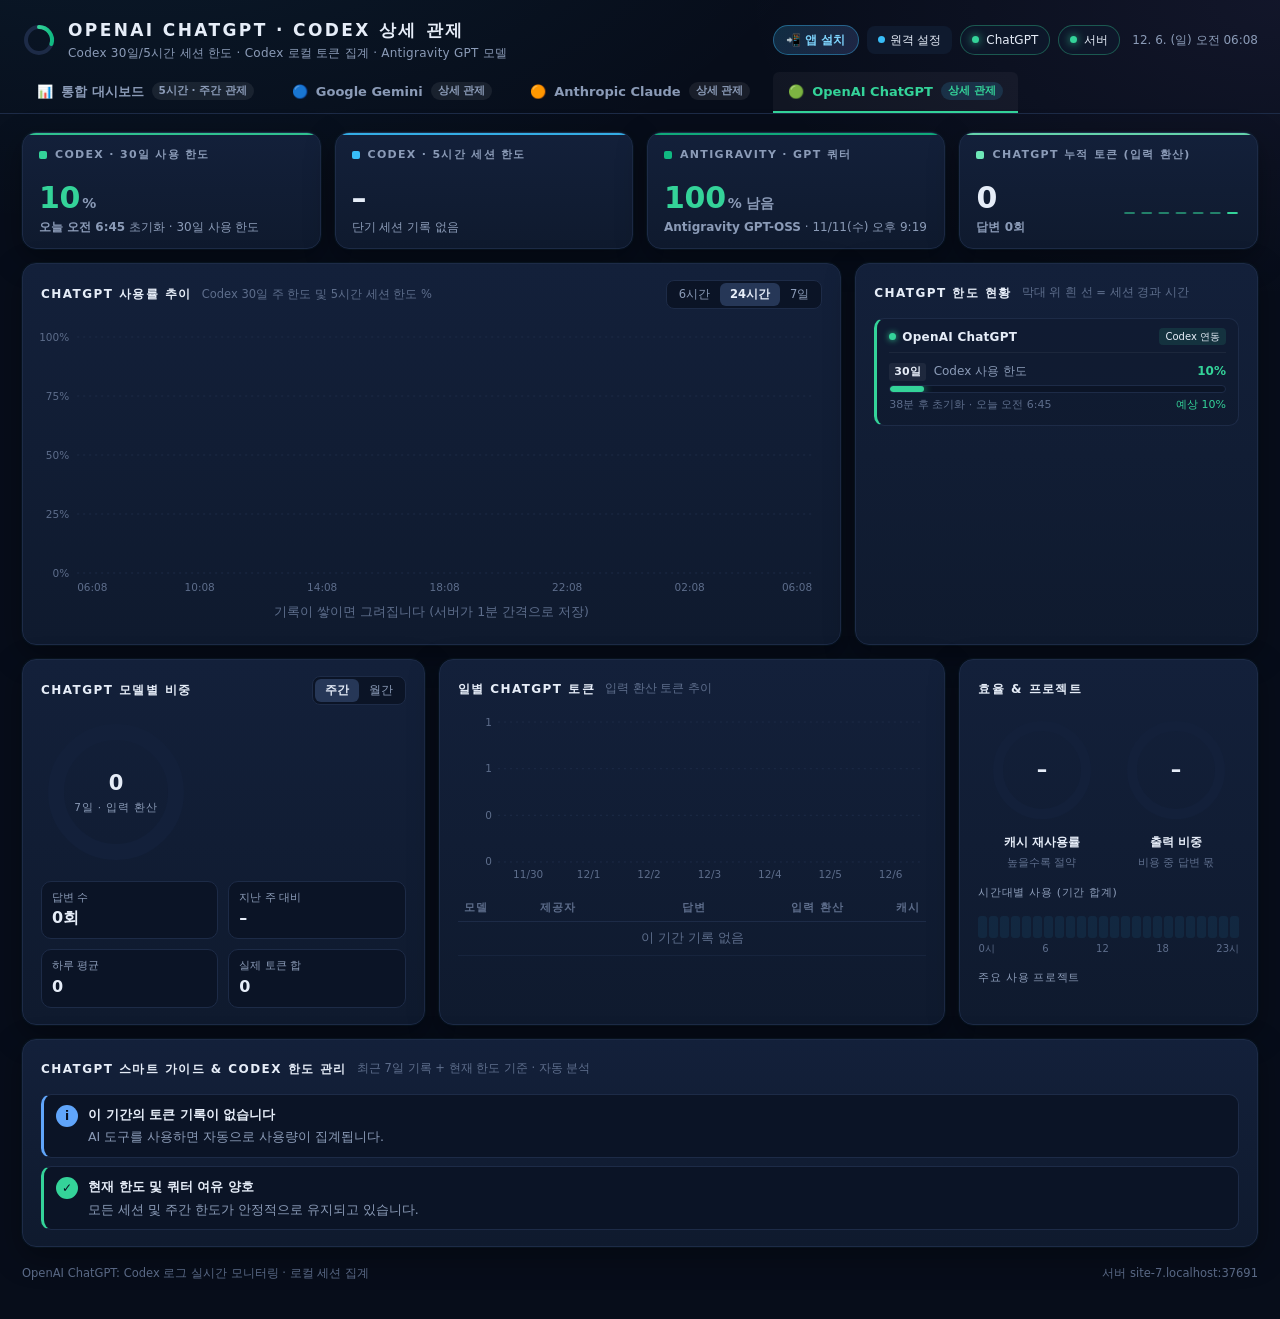
==== chatgpt.html @ fe7e3190 "feat: AI_TokenWatch PWA 지원, SQLite 영구 DB 및 알뜰 토큰 사용 지수 구축" ====
<!DOCTYPE html>
<html lang="ko">
<head>
  <meta charset="UTF-8">
  <meta name="viewport" content="width=device-width, initial-scale=1, viewport-fit=cover">
  <title>OpenAI ChatGPT 상세 관제 - AI 토큰 관제</title>
  <link rel="manifest" href="manifest.webmanifest">
  <meta name="theme-color" content="#0b1329">
  <meta name="apple-mobile-web-app-capable" content="yes">
  <meta name="apple-mobile-web-app-status-bar-style" content="black-translucent">
  <meta name="apple-mobile-web-app-title" content="토큰관제">
  <link rel="apple-touch-icon" href="icons/apple-touch-icon.png">
  <link rel="icon" type="image/svg+xml" href="icons/icon.svg">
  <link rel="stylesheet" href="dashboard.css">
</head>
<body data-page="chatgpt">
  <header class="top">
    <div class="brand">
      <svg class="logo" viewBox="0 0 34 34" aria-hidden="true">
        <defs><linearGradient id="lg" x1="0" x2="1"><stop offset="0" stop-color="#34d399"/><stop offset="1" stop-color="#10b981"/></linearGradient></defs>
        <circle cx="17" cy="17" r="13" fill="none" stroke="#1d2b47" stroke-width="4"/>
        <path d="M17 4a13 13 0 0 1 12.4 17" fill="none" stroke="url(#lg)" stroke-width="4" stroke-linecap="round"/>
      </svg>
      <div>
        <h1>OpenAI ChatGPT · Codex 상세 관제</h1>
        <p>Codex 30일/5시간 세션 한도 · Codex 로컬 토큰 집계 · Antigravity GPT 모델</p>
      </div>
    </div>
    <div class="chips">
      <button type="button" class="btn-pwa" id="pwaInstallBtn" hidden title="PWA 앱 설치">📲 앱 설치</button>
      <button type="button" class="btn-remote" id="remoteBtn" title="원격 동기화 설정"><span class="remote-status-dot" id="remoteDot"></span><span>원격 설정</span></button>
      <span class="chip" id="chipGpt" data-kind="wait"><span class="dot"></span><span>ChatGPT</span></span>
      <span class="chip" id="chipServer" data-kind="wait"><span class="dot"></span><span>서버</span></span>
      <span class="clock" id="clock"></span>
    </div>
  </header>

  <nav class="nav-bar">
    <a href="index.html" class="nav-tab" style="--tab-c: var(--violet)"><span class="tab-icon">📊</span><span class="tab-title">통합 대시보드</span><span class="tab-badge">5시간 · 주간 관제</span></a>
    <a href="gemini.html" class="nav-tab" style="--tab-c: var(--gem)"><span class="tab-icon">🔵</span><span class="tab-title">Google Gemini</span><span class="tab-badge">상세 관제</span></a>
    <a href="claude.html" class="nav-tab" style="--tab-c: var(--claude)"><span class="tab-icon">🟠</span><span class="tab-title">Anthropic Claude</span><span class="tab-badge">상세 관제</span></a>
    <a href="chatgpt.html" class="nav-tab active" style="--tab-c: var(--gpt)"><span class="tab-icon">🟢</span><span class="tab-title">OpenAI ChatGPT</span><span class="tab-badge">상세 관제</span></a>
  </nav>

  <main>
    <!-- 1행: ChatGPT 전용 KPI 4개 -->
    <section class="card kpi span-3" id="kpi1" style="--accent: var(--gpt)">
      <div class="kpi-label"><i></i>Codex · 30일 사용 한도</div>
      <div class="kpi-row"><div class="kpi-value">–</div><svg class="kpi-spark" aria-hidden="true"></svg></div>
      <div class="kpi-sub">–</div>
    </section>
    <section class="card kpi span-3" id="kpi2" style="--accent: var(--gpt2)">
      <div class="kpi-label"><i></i>Codex · 5시간 세션 한도</div>
      <div class="kpi-row"><div class="kpi-value">–</div><svg class="kpi-spark" aria-hidden="true"></svg></div>
      <div class="kpi-sub">–</div>
    </section>
    <section class="card kpi span-3" id="kpi3" style="--accent: #10b981">
      <div class="kpi-label"><i></i>Antigravity · GPT 쿼터</div>
      <div class="kpi-row"><div class="kpi-value">–</div><svg class="kpi-spark" aria-hidden="true"></svg></div>
      <div class="kpi-sub">–</div>
    </section>
    <section class="card kpi span-3" id="kpi4" style="--accent: #6ee7b7">
      <div class="kpi-label"><i></i>ChatGPT 누적 토큰 (입력 환산)</div>
      <div class="kpi-row"><div class="kpi-value">–</div><svg class="kpi-spark" aria-hidden="true"></svg></div>
      <div class="kpi-sub">–</div>
    </section>

    <!-- 2행: ChatGPT 추이 + 한도 현황 -->
    <section class="card span-8">
      <div class="card-head">
        <h2>ChatGPT 사용률 추이</h2>
        <span class="hint">Codex 30일 주 한도 및 5시간 세션 한도 %</span>
        <div class="right">
          <div class="seg" id="rangeSeg">
            <button type="button" data-range="21600000">6시간</button>
            <button type="button" data-range="86400000">24시간</button>
            <button type="button" data-range="604800000">7일</button>
          </div>
        </div>
      </div>
      <div class="legend" id="trendLegend"></div>
      <div class="chart trend" id="trend"><div class="tip" id="trendTip" hidden></div></div>
      <p class="empty" id="trendEmpty" hidden>기록이 쌓이면 그려집니다 (서버가 1분 간격으로 저장)</p>
    </section>

    <section class="card span-4" id="limitsCard">
      <div class="card-head">
        <h2>ChatGPT 한도 현황</h2>
        <span class="hint">막대 위 흰 선 = 세션 경과 시간</span>
      </div>
      <div class="company-modules" id="companyModules"></div>
    </section>

    <!-- 3행: ChatGPT 토큰 분석 -->
    <section class="card span-4">
      <div class="card-head">
        <h2>ChatGPT 모델별 비중</h2>
        <div class="right">
          <div class="seg" id="periodSeg">
            <button type="button" data-period="7">주간</button>
            <button type="button" data-period="30">월간</button>
          </div>
        </div>
      </div>
      <div class="donut-wrap">
        <div class="donut" id="donut"></div>
        <ul class="donut-legend" id="donutLegend"></ul>
      </div>
      <div class="stats" id="stats"></div>
    </section>

    <section class="card span-5">
      <div class="card-head"><h2>일별 ChatGPT 토큰</h2><span class="hint" id="barsHint">입력 환산 토큰 추이</span></div>
      <div class="chart bars" id="bars"><div class="tip" id="barsTip" hidden></div></div>
      <table class="tbl">
        <thead><tr><th>모델</th><th>제공자</th><th class="num">답변</th><th class="num">입력 환산</th><th class="num">캐시</th></tr></thead>
        <tbody id="modelRows"></tbody>
      </table>
    </section>

    <section class="card span-3">
      <div class="card-head"><h2>효율 & 프로젝트</h2></div>
      <div class="rings" id="rings"></div>
      <p class="sub-title">시간대별 사용 (기간 합계)</p>
      <div class="heat" id="heat"></div>
      <div class="heat-axis"><span>0시</span><span>6</span><span>12</span><span>18</span><span>23시</span></div>
      <p class="sub-title" id="projTitle">주요 사용 프로젝트</p>
      <ul class="donut-legend" id="projects" style="margin-top:6px"></ul>
    </section>

    <!-- 4행: ChatGPT 스마트 가이드 -->
    <section class="card span-12">
      <div class="card-head"><h2>ChatGPT 스마트 가이드 & Codex 한도 관리</h2><span class="hint" id="tipsHint">ChatGPT 기록 기준 · 자동 진단</span></div>
      <ul class="tips" id="tips"></ul>
    </section>
  </main>

  <footer class="foot">
    <span>OpenAI ChatGPT: Codex 로그 실시간 모니터링 · 로컬 세션 집계</span>
    <span id="serverAddr"></span>
  </footer>

  <script src="js/viz.js"></script>
  <script src="js/analysis.js"></script>
  <script src="js/dashboard.js"></script>
</body>
</html>
---- dashboard.css ----
/* AI 토큰 관제 대시보드 — 어두운 분석형 화면, 외부 라이브러리 없음 */
:root {
  --bg: #070d1a;
  --bg2: #0b1426;
  --card: #0f1a2e;
  --card2: #13203a;
  --line: #1d2b47;
  --line2: #263757;
  --text: #e6edf8;
  --sub: #8b9bb7;
  --faint: #5d6d8b;
  --claude: #f59e0b;
  --claude2: #fbbf24;
  --gpt: #34d399;
  --gem: #38bdf8;
  --violet: #a78bfa;
  --pink: #f472b6;
  --good: #34d399;
  --warn: #fbbf24;
  --bad: #fb7185;
  --info: #60a5fa;
  --glow: 0 0 0 1px rgba(56, 189, 248, .04), 0 10px 30px rgba(0, 0, 0, .35);
  color-scheme: dark;
}

* { box-sizing: border-box; }
html, body { margin: 0; }
body {
  min-height: 100vh;
  background:
    radial-gradient(1200px 600px at 10% -10%, rgba(56, 189, 248, .08), transparent 60%),
    radial-gradient(900px 500px at 100% 0%, rgba(167, 139, 250, .07), transparent 60%),
    var(--bg);
  color: var(--text);
  font: 13.5px/1.5 "Segoe UI", "Malgun Gothic", system-ui, sans-serif;
  word-break: keep-all;
  -webkit-font-smoothing: antialiased;
}
button, input, select { font: inherit; color: inherit; }
code { font: 12px Consolas, monospace; background: var(--card2); padding: 1px 5px; border-radius: 4px; }
a { color: var(--gem); }

/* ---------- 상단 ---------- */
.top {
  display: flex;
  align-items: center;
  justify-content: space-between;
  gap: 16px;
  flex-wrap: wrap;
  max-width: 1480px;
  margin: 0 auto;
  padding: 18px 22px 10px;
}
.brand { display: flex; align-items: center; gap: 12px; }
.logo { width: 34px; height: 34px; flex: none; }
.brand h1 { margin: 0; font-size: 17px; font-weight: 700; letter-spacing: .14em; text-transform: uppercase; }
.brand p { margin: 0; font-size: 12px; color: var(--sub); letter-spacing: .02em; }
.chips { display: flex; gap: 8px; flex-wrap: wrap; align-items: center; }
.chip {
  display: inline-flex;
  align-items: center;
  gap: 7px;
  padding: 5px 11px;
  border-radius: 999px;
  border: 1px solid var(--line2);
  background: rgba(15, 26, 46, .7);
  font-size: 12px;
  color: var(--sub);
  white-space: nowrap;
}
.chip .dot { width: 7px; height: 7px; border-radius: 50%; background: var(--faint); }
.chip[data-kind="live"] { color: var(--text); border-color: rgba(52, 211, 153, .35); }
.chip[data-kind="live"] .dot { background: var(--good); box-shadow: 0 0 8px var(--good); }
.chip[data-kind="stale"] .dot, .chip[data-kind="wait"] .dot { background: var(--warn); }
.chip[data-kind="off"] { color: var(--bad); border-color: rgba(251, 113, 133, .4); }
.chip[data-kind="off"] .dot { background: var(--bad); }
.clock { font-variant-numeric: tabular-nums; color: var(--sub); font-size: 12px; padding-left: 4px; }

/* ---------- 상단 탭 네비게이션 ---------- */
.nav-bar {
  max-width: 1480px;
  margin: 0 auto 12px;
  padding: 0 22px;
  display: flex;
  gap: 8px;
  border-bottom: 1px solid var(--line);
  overflow-x: auto;
  scrollbar-width: none;
}
.nav-bar::-webkit-scrollbar { display: none; }
.nav-tab {
  display: inline-flex;
  align-items: center;
  gap: 8px;
  padding: 10px 15px;
  text-decoration: none;
  color: var(--sub);
  font-size: 13px;
  font-weight: 600;
  border-bottom: 2px solid transparent;
  transition: all .2s;
  white-space: nowrap;
}
.nav-tab:hover {
  color: var(--text);
  border-bottom-color: var(--line2);
  background: rgba(255, 255, 255, .02);
}
.nav-tab.active {
  color: var(--tab-c, var(--gem));
  border-bottom-color: var(--tab-c, var(--gem));
  background: rgba(255, 255, 255, .04);
  border-radius: 6px 6px 0 0;
}
.nav-tab .tab-icon { font-size: 13px; }
.nav-tab .tab-title { font-weight: 700; }
.nav-tab .tab-badge {
  font-size: 10.5px;
  padding: 1px 7px;
  border-radius: 999px;
  background: rgba(255, 255, 255, .07);
  color: var(--sub);
}
.nav-tab.active .tab-badge {
  background: rgba(56, 189, 248, .15);
  color: var(--tab-c, var(--gem));
}

/* 페이지별 테마 악센트 */
body[data-page="gemini"] { --theme-c: var(--gem); }
body[data-page="claude"] { --theme-c: var(--claude); }
body[data-page="chatgpt"] { --theme-c: var(--gpt); }

.page-badge {
  display: inline-flex;
  align-items: center;
  gap: 6px;
  padding: 2px 8px;
  border-radius: 6px;
  font-size: 11px;
  font-weight: 600;
  background: rgba(255, 255, 255, .06);
  color: var(--sub);
}
.page-badge.gemini { background: rgba(56, 189, 248, .15); color: var(--gem); }
.page-badge.claude { background: rgba(245, 158, 11, .15); color: var(--claude); }
.page-badge.chatgpt { background: rgba(52, 211, 153, .15); color: var(--gpt); }

/* ---------- 격자 ---------- */
main {
  max-width: 1480px;
  margin: 0 auto;
  padding: 6px 22px 16px;
  display: grid;
  grid-template-columns: repeat(12, minmax(0, 1fr));
  gap: 14px;
}
.span-3 { grid-column: span 3; }
.span-4 { grid-column: span 4; }
.span-5 { grid-column: span 5; }
.span-6 { grid-column: span 6; }
.span-8 { grid-column: span 8; }
.span-12 { grid-column: span 12; }

.card {
  position: relative;
  background: linear-gradient(180deg, var(--card2), var(--card));
  border: 1px solid var(--line);
  border-radius: 14px;
  padding: 16px 18px;
  box-shadow: var(--glow);
  min-width: 0;
}
.card-head { display: flex; align-items: center; gap: 10px; margin-bottom: 12px; min-height: 26px; }
.card-head h2 {
  margin: 0;
  font-size: 12px;
  font-weight: 700;
  letter-spacing: .12em;
  text-transform: uppercase;
  color: var(--text);
}
.card-head .hint { font-size: 11.5px; color: var(--faint); }
.card-head .right { margin-left: auto; display: flex; gap: 8px; align-items: center; }

/* ---------- KPI 타일 ---------- */
.kpi { padding: 14px 16px 12px; overflow: hidden; }
.kpi::before {
  content: "";
  position: absolute;
  inset: 0 0 auto 0;
  height: 2px;
  background: var(--accent, var(--gem));
  opacity: .9;
}
.kpi-label { font-size: 11px; font-weight: 700; letter-spacing: .12em; text-transform: uppercase; color: var(--sub); display: flex; gap: 8px; align-items: center; }
.kpi-label i { width: 8px; height: 8px; border-radius: 2px; background: var(--accent, var(--gem)); }
.kpi-row { display: flex; align-items: flex-end; justify-content: space-between; gap: 10px; margin-top: 6px; }
.kpi-value { font-size: 30px; font-weight: 700; line-height: 1.1; font-variant-numeric: tabular-nums; letter-spacing: -.01em; }
.kpi-value small { font-size: 14px; font-weight: 600; color: var(--sub); margin-left: 2px; }
.kpi-sub { font-size: 12px; color: var(--sub); margin-top: 4px; min-height: 18px; }
.kpi-sub b { font-weight: 600; }
.kpi-spark { width: 120px; height: 44px; flex: none; }
.up { color: var(--bad); }
.down { color: var(--good); }
.flat { color: var(--sub); }
.lv-ok { color: var(--good); }
.lv-warn { color: var(--warn); }
.lv-bad { color: var(--bad); }

/* ---------- 세그먼트 / 범례 ---------- */
.seg { display: inline-flex; background: var(--bg2); border: 1px solid var(--line); border-radius: 8px; padding: 2px; }
.seg button {
  border: 0;
  background: transparent;
  color: var(--sub);
  font-size: 11.5px;
  padding: 3px 10px;
  border-radius: 6px;
  cursor: pointer;
}
.seg button[aria-selected="true"] { background: var(--line2); color: var(--text); font-weight: 600; }
.legend { display: flex; flex-wrap: wrap; gap: 6px; margin: -2px 0 8px; }
.legend button {
  display: inline-flex;
  align-items: center;
  gap: 6px;
  border: 1px solid var(--line);
  background: var(--bg2);
  border-radius: 999px;
  font-size: 11.5px;
  color: var(--sub);
  padding: 2px 10px;
  cursor: pointer;
}
.legend button i { width: 10px; height: 3px; border-radius: 2px; background: var(--c); box-shadow: 0 0 6px var(--c); }
.legend button[aria-pressed="false"] { opacity: .4; }

/* ---------- 차트 공통 ---------- */
.chart { position: relative; }
.chart svg { display: block; width: 100%; height: 100%; overflow: visible; }
.trend { height: 270px; }
.bars { height: 170px; }
.grid-l { stroke: var(--line); stroke-width: 1; stroke-dasharray: 2 4; }
.axis { fill: var(--faint); font-size: 10.5px; }
.cursor { stroke: var(--sub); stroke-dasharray: 3 3; opacity: .7; }
.tip {
  position: absolute;
  top: 6px;
  pointer-events: none;
  background: rgba(7, 13, 26, .94);
  border: 1px solid var(--line2);
  border-radius: 8px;
  padding: 7px 10px;
  font-size: 11.5px;
  white-space: nowrap;
  z-index: 3;
  box-shadow: 0 8px 24px rgba(0, 0, 0, .5);
}
.tip b { display: block; font-weight: 600; margin-bottom: 3px; color: var(--sub); }
.tip div { display: flex; align-items: center; gap: 6px; }
.tip i { width: 8px; height: 8px; border-radius: 50%; background: var(--c); }
.empty { margin: 0; text-align: center; color: var(--faint); font-size: 12.5px; padding: 6px 0; }

/* ---------- 한도 현황 (회사별 모듈화) ---------- */
.seg-sm button { padding: 3px 8px; font-size: 11px; }

.company-modules { display: grid; gap: 12px; }
.comp-mod {
  background: rgba(15, 23, 42, .45);
  border: 1px solid var(--line);
  border-left: 3px solid var(--brand-c, var(--line));
  border-radius: 10px;
  padding: 9px 12px 11px;
  display: grid;
  gap: 9px;
  transition: border-color .2s;
}
.comp-mod[hidden] { display: none !important; }
.comp-mod:hover { border-color: var(--line2); border-left-color: var(--brand-c, var(--line2)); }
.comp-head {
  display: flex;
  align-items: center;
  justify-content: space-between;
  border-bottom: 1px solid rgba(255, 255, 255, .05);
  padding-bottom: 6px;
}
.comp-title {
  display: flex;
  align-items: center;
  gap: 6px;
  font-size: 12px;
  font-weight: 700;
  letter-spacing: .02em;
}
.comp-title i {
  width: 7px;
  height: 7px;
  border-radius: 50%;
  background: var(--brand-c, var(--gem));
  box-shadow: 0 0 6px var(--brand-c, var(--gem));
}
.comp-badge {
  font-size: 10px;
  padding: 1px 6px;
  border-radius: 4px;
  background: rgba(255, 255, 255, .06);
  color: var(--sub);
}
.comp-badge.live { background: rgba(52, 211, 153, .12); color: var(--ok); }
.comp-badge.stale { background: rgba(251, 191, 36, .12); color: var(--warn); }
.comp-badge.off { background: rgba(248, 113, 113, .12); color: var(--bad); }

.limits { list-style: none; margin: 0; padding: 0; display: grid; gap: 10px; }
.limits li { display: grid; gap: 4px; }
.lim-top { display: flex; align-items: baseline; gap: 8px; font-size: 12px; }
.lim-top .who { font-weight: 600; font-size: 11px; padding: 1px 5px; border-radius: 3px; background: rgba(255, 255, 255, .06); }
.lim-top .what { color: var(--sub); flex: 1; min-width: 0; overflow: hidden; text-overflow: ellipsis; white-space: nowrap; }
.lim-top .pct { font-variant-numeric: tabular-nums; font-weight: 700; }
.lim-bar { position: relative; height: 8px; border-radius: 4px; background: var(--bg2); border: 1px solid var(--line); overflow: hidden; }
.lim-bar i { position: absolute; inset: 0 auto 0 0; border-radius: 4px; background: var(--c); box-shadow: 0 0 10px var(--c); transition: width .7s; }
.lim-bar s { position: absolute; top: -2px; bottom: -2px; width: 2px; background: var(--text); opacity: .55; text-decoration: none; }
.lim-meta { display: flex; justify-content: space-between; gap: 8px; font-size: 11px; color: var(--faint); }
.lim-meta .pace { text-align: right; }
.group-title { font-size: 10.5px; letter-spacing: .14em; text-transform: uppercase; color: var(--faint); margin: 4px 0 -4px; }

/* ---------- 토큰 분석 ---------- */
.donut-wrap { display: flex; gap: 16px; align-items: center; }
.donut { width: 150px; height: 150px; flex: none; position: relative; }
.donut-center { position: absolute; inset: 0; display: flex; flex-direction: column; align-items: center; justify-content: center; text-align: center; }
.donut-center b { font-size: 21px; font-variant-numeric: tabular-nums; }
.donut-center span { font-size: 10.5px; color: var(--sub); letter-spacing: .08em; }
.donut-legend { list-style: none; margin: 0; padding: 0; display: grid; gap: 6px; flex: 1; min-width: 0; font-size: 12px; }
.donut-legend li { display: flex; align-items: center; gap: 8px; }
.donut-legend i { width: 9px; height: 9px; border-radius: 2px; background: var(--c); flex: none; }
.donut-legend span { flex: 1; min-width: 0; overflow: hidden; text-overflow: ellipsis; white-space: nowrap; color: var(--sub); }
.donut-legend b { font-variant-numeric: tabular-nums; font-weight: 600; }

.stats { display: grid; grid-template-columns: repeat(2, minmax(0, 1fr)); gap: 10px; margin-top: 14px; }
.stat { background: var(--bg2); border: 1px solid var(--line); border-radius: 10px; padding: 8px 10px; }
.stat span { display: block; font-size: 11px; color: var(--sub); }
.stat b { font-size: 16px; font-variant-numeric: tabular-nums; }

table.tbl { width: 100%; border-collapse: collapse; font-size: 12px; margin-top: 10px; }
.tbl th { text-align: left; font-size: 10.5px; letter-spacing: .1em; text-transform: uppercase; color: var(--faint); font-weight: 600; padding: 6px 6px; border-bottom: 1px solid var(--line); }
.tbl td { padding: 7px 6px; border-bottom: 1px solid rgba(29, 43, 71, .6); font-variant-numeric: tabular-nums; }
.tbl td:first-child { max-width: 180px; overflow: hidden; text-overflow: ellipsis; white-space: nowrap; }
.tbl .num { text-align: right; }
.pill { display: inline-block; font-size: 10.5px; padding: 1px 8px; border-radius: 999px; border: 1px solid var(--c); color: var(--c); background: color-mix(in srgb, var(--c) 12%, transparent); }

.rings { display: grid; grid-template-columns: repeat(2, minmax(0, 1fr)); gap: 8px; }
.ring { text-align: center; }
.ring svg { width: 100%; max-width: 112px; height: auto; }
.ring b { display: block; font-size: 12px; margin-top: 2px; }
.ring span { font-size: 11px; color: var(--faint); }
.heat { display: grid; grid-template-columns: repeat(24, 1fr); gap: 2px; margin-top: 14px; }
.heat i { height: 22px; border-radius: 3px; background: var(--gem); }
.heat-axis { display: flex; justify-content: space-between; font-size: 10px; color: var(--faint); margin-top: 3px; }
.sub-title { font-size: 11px; color: var(--sub); margin: 14px 0 0; letter-spacing: .06em; }

/* ---------- 가이드 ---------- */
.tips { list-style: none; margin: 0; padding: 0; display: grid; gap: 8px; }
.tips li {
  display: grid;
  grid-template-columns: 22px 1fr;
  gap: 4px 10px;
  padding: 10px 12px;
  border-radius: 10px;
  background: var(--bg2);
  border: 1px solid var(--line);
  border-left: 3px solid var(--c);
}
.tips .ico { grid-row: span 2; width: 22px; height: 22px; border-radius: 50%; display: grid; place-items: center; font-size: 12px; font-weight: 700; color: #071021; background: var(--c); }
.tips b { font-size: 13px; }
.tips p { margin: 0; font-size: 12.5px; color: var(--sub); }
.tips li[data-lv="good"] { --c: var(--good); }
.tips li[data-lv="warn"] { --c: var(--warn); }
.tips li[data-lv="bad"] { --c: var(--bad); }
.tips li[data-lv="info"] { --c: var(--info); }

/* ---------- Gemini AI ---------- */
.ai-form { display: grid; gap: 10px; }
.ai-row { display: flex; gap: 8px; flex-wrap: wrap; align-items: center; }
.ai-row input, .ai-row select {
  flex: 1;
  min-width: 160px;
  background: var(--bg2);
  border: 1px solid var(--line2);
  border-radius: 8px;
  padding: 7px 10px;
}
.btn {
  border: 1px solid var(--line2);
  background: var(--card2);
  border-radius: 8px;
  padding: 7px 14px;
  font-size: 12.5px;
  cursor: pointer;
  white-space: nowrap;
}
.btn:hover { border-color: var(--sub); }
.btn.primary {
  border: 0;
  color: #04121f;
  font-weight: 700;
  background: linear-gradient(90deg, var(--gem), var(--violet));
  box-shadow: 0 0 18px rgba(56, 189, 248, .25);
}
.btn:disabled { opacity: .5; cursor: default; }
.ai-note { font-size: 11.5px; color: var(--faint); margin: 0; }
details.payload summary { cursor: pointer; font-size: 12px; color: var(--sub); }
details.payload pre {
  max-height: 220px;
  overflow: auto;
  font: 11px/1.45 Consolas, monospace;
  background: var(--bg2);
  border: 1px solid var(--line);
  border-radius: 8px;
  padding: 10px;
  white-space: pre-wrap;
}
.ai-out {
  margin-top: 4px;
  padding: 12px 14px;
  border-radius: 10px;
  border: 1px solid var(--line2);
  background: linear-gradient(180deg, rgba(56, 189, 248, .05), rgba(167, 139, 250, .04));
  font-size: 13px;
  max-height: 460px;
  overflow: auto;
}
.ai-out:empty { display: none; }
.ai-out h3 { font-size: 13.5px; margin: 12px 0 6px; color: var(--gem); }
.ai-out h3:first-child { margin-top: 0; }
.ai-out ul, .ai-out ol { margin: 4px 0 8px; padding-left: 20px; }
.ai-out p { margin: 4px 0 8px; }
.ai-out .meta { font-size: 11px; color: var(--faint); margin-top: 8px; }
.ai-err { color: var(--bad); font-size: 12.5px; margin: 0; padding: 4px 8px; border-radius: 6px; background: rgba(248, 113, 113, .1); border: 1px solid rgba(248, 113, 113, .3); }
.ai-err:empty { display: none; }
.ai-ok { color: var(--ok); font-size: 12.5px; margin: 0; padding: 4px 8px; border-radius: 6px; background: rgba(52, 211, 153, .1); border: 1px solid rgba(52, 211, 153, .3); }
.ai-ok:empty { display: none; }

/* ---------- 안내 ---------- */
.guide-setup { border-color: rgba(251, 191, 36, .45); }
.guide-setup ol { margin: 0; padding-left: 20px; display: grid; gap: 4px; color: var(--sub); }

.foot {
  max-width: 1480px;
  margin: 0 auto;
  padding: 2px 22px 20px;
  display: flex;
  justify-content: space-between;
  flex-wrap: wrap;
  gap: 6px;
  font-size: 11.5px;
  color: var(--faint);
}

/* ---------- 모바일 안전 영역 & PWA ---------- */
body {
  padding-bottom: max(16px, env(safe-area-inset-bottom));
}
.btn-pwa {
  display: inline-flex;
  align-items: center;
  gap: 6px;
  background: linear-gradient(135deg, rgba(56, 189, 248, 0.18), rgba(129, 140, 248, 0.18));
  border: 1px solid rgba(56, 189, 248, 0.4);
  color: #7dd3fc;
  padding: 5px 12px;
  border-radius: 999px;
  font-size: 12px;
  font-weight: 600;
  cursor: pointer;
  transition: all 0.2s;
}
.btn-pwa:hover {
  background: linear-gradient(135deg, rgba(56, 189, 248, 0.3), rgba(129, 140, 248, 0.3));
  border-color: #38bdf8;
  color: #fff;
  transform: translateY(-1px);
}
.btn-remote {
  display: inline-flex;
  align-items: center;
  gap: 5px;
  background: var(--card);
  border: 1px solid var(--border);
  color: var(--muted);
  padding: 5px 11px;
  border-radius: 8px;
  font-size: 12px;
  cursor: pointer;
  transition: all 0.2s;
}
.btn-remote:hover {
  border-color: var(--gem);
  color: var(--fg);
}
.remote-status-dot {
  width: 7px;
  height: 7px;
  border-radius: 50%;
  background: var(--dim);
}
.remote-status-dot.live { background: var(--ok); box-shadow: 0 0 6px var(--ok); }
.remote-status-dot.snapshot { background: var(--gem); }

/* ---------- 원격 설정 모달 ---------- */
.modal-overlay {
  position: fixed;
  inset: 0;
  background: rgba(4, 8, 17, 0.75);
  backdrop-filter: blur(6px);
  display: flex;
  align-items: center;
  justify-content: center;
  z-index: 1000;
  padding: 20px;
}
.modal-box {
  background: var(--card);
  border: 1px solid var(--border-h);
  border-radius: 14px;
  width: 100%;
  max-width: 480px;
  box-shadow: 0 20px 40px rgba(0, 0, 0, 0.6);
  padding: 24px;
  display: flex;
  flex-direction: column;
  gap: 16px;
}
.modal-head {
  display: flex;
  justify-content: space-between;
  align-items: center;
}
.modal-head h3 {
  font-size: 17px;
  font-weight: 700;
  color: #fff;
  display: flex;
  align-items: center;
  gap: 8px;
}
.modal-close {
  background: none;
  border: none;
  color: var(--muted);
  font-size: 22px;
  cursor: pointer;
}
.modal-body {
  display: flex;
  flex-direction: column;
  gap: 14px;
  font-size: 13px;
  color: var(--muted);
}
.modal-body input {
  width: 100%;
  background: #060b17;
  border: 1px solid var(--border);
  border-radius: 8px;
  padding: 10px 14px;
  color: var(--fg);
  font-family: inherit;
  font-size: 13.5px;
}
.modal-body input:focus {
  outline: none;
  border-color: var(--gem);
}
.modal-foot {
  display: flex;
  justify-content: flex-end;
  gap: 10px;
  margin-top: 6px;
}

/* ---------- 알뜰 토큰 사용 지수 (Token Frugality Hub) ---------- */
.frugal-card {
  display: flex;
  flex-direction: column;
  gap: 18px;
}
.frugal-head {
  display: flex;
  align-items: center;
  justify-content: space-between;
  flex-wrap: wrap;
  gap: 14px;
  padding-bottom: 14px;
  border-bottom: 1px solid var(--border);
}
.frugal-score-box {
  display: flex;
  align-items: center;
  gap: 16px;
}
.frugal-circle {
  width: 72px;
  height: 72px;
  border-radius: 50%;
  display: flex;
  flex-direction: column;
  align-items: center;
  justify-content: center;
  background: radial-gradient(circle, rgba(56, 189, 248, 0.15) 0%, rgba(129, 140, 248, 0.05) 70%);
  border: 3px solid var(--gem);
  box-shadow: 0 0 16px rgba(56, 189, 248, 0.25);
}
.frugal-score-num {
  font-size: 26px;
  font-weight: 800;
  color: #fff;
  line-height: 1;
}
.frugal-score-lbl {
  font-size: 10px;
  color: var(--faint);
  margin-top: 2px;
}
.frugal-grade-box h3 {
  font-size: 18px;
  font-weight: 700;
  color: #fff;
  display: flex;
  align-items: center;
  gap: 8px;
}
.frugal-badge {
  display: inline-block;
  padding: 2px 8px;
  border-radius: 6px;
  font-size: 11.5px;
  font-weight: 700;
  background: rgba(56, 189, 248, 0.16);
  color: var(--gem);
  border: 1px solid rgba(56, 189, 248, 0.35);
}
.frugal-badge.grade-S { background: rgba(56, 189, 248, 0.2); color: #38bdf8; border-color: #38bdf8; }
.frugal-badge.grade-A { background: rgba(52, 211, 153, 0.2); color: #34d399; border-color: #34d399; }
.frugal-badge.grade-B { background: rgba(129, 140, 248, 0.2); color: #818cf8; border-color: #818cf8; }
.frugal-badge.grade-C { background: rgba(245, 158, 11, 0.2); color: #f59e0b; border-color: #f59e0b; }
.frugal-badge.grade-D { background: rgba(244, 63, 94, 0.2); color: #f43f5e; border-color: #f43f5e; }

.frugal-pill-row {
  display: flex;
  gap: 12px;
  flex-wrap: wrap;
}
.frugal-pill {
  flex: 1 1 140px;
  background: rgba(11, 19, 41, 0.6);
  border: 1px solid var(--border);
  border-radius: 10px;
  padding: 10px 14px;
  display: flex;
  flex-direction: column;
  gap: 3px;
}
.frugal-pill span {
  font-size: 11.5px;
  color: var(--faint);
}
.frugal-pill b {
  font-size: 16px;
  font-weight: 700;
  color: #fff;
}
.frugal-pill small {
  font-size: 11px;
  color: var(--ok);
}

.frugal-bars {
  display: grid;
  grid-template-columns: repeat(auto-fit, minmax(220px, 1fr));
  gap: 14px;
}
.f-bar-item {
  display: flex;
  flex-direction: column;
  gap: 5px;
  background: rgba(6, 11, 23, 0.4);
  padding: 10px 12px;
  border-radius: 8px;
  border: 1px solid rgba(255, 255, 255, 0.04);
}
.f-bar-lbl {
  display: flex;
  justify-content: space-between;
  font-size: 12px;
}
.f-bar-lbl span { color: var(--muted); }
.f-bar-lbl b { color: #fff; }
.f-track {
  height: 6px;
  background: #060c18;
  border-radius: 999px;
  overflow: hidden;
}
.f-fill {
  height: 100%;
  border-radius: 999px;
  transition: width 0.4s ease;
}

.frugal-alerts {
  display: flex;
  flex-direction: column;
  gap: 8px;
}
.f-alert {
  display: flex;
  align-items: flex-start;
  gap: 10px;
  padding: 10px 14px;
  border-radius: 8px;
  font-size: 12.5px;
  border-left: 3px solid;
}
.f-alert.lv-good { background: rgba(52, 211, 153, 0.08); border-color: #34d399; }
.f-alert.lv-warn { background: rgba(245, 158, 11, 0.08); border-color: #f59e0b; }
.f-alert.lv-bad  { background: rgba(244, 63, 94, 0.08);  border-color: #f43f5e; }
.f-alert.lv-info { background: rgba(56, 189, 248, 0.08); border-color: #38bdf8; }
.f-alert-icon { font-size: 15px; line-height: 1.2; }
.f-alert-body b { display: block; color: #fff; margin-bottom: 2px; }
.f-alert-body span { color: var(--muted); line-height: 1.4; }

/* ---------- 월간 / 년간 DB 누적 비교 섹션 ---------- */
.vault-section {
  display: flex;
  flex-direction: column;
  gap: 14px;
}
.vault-table-wrap {
  overflow-x: auto;
}
.vault-table {
  width: 100%;
  border-collapse: collapse;
  font-size: 12.5px;
}
.vault-table th {
  text-align: left;
  padding: 8px 12px;
  color: var(--faint);
  font-weight: 600;
  border-bottom: 1px solid var(--border);
}
.vault-table td {
  padding: 10px 12px;
  color: var(--muted);
  border-bottom: 1px solid rgba(255, 255, 255, 0.03);
}
.vault-table td.strong {
  color: #fff;
  font-weight: 600;
}
.vault-table tr:hover td {
  background: rgba(255, 255, 255, 0.02);
}
.vault-badge {
  display: inline-block;
  padding: 2px 6px;
  border-radius: 4px;
  font-size: 10.5px;
  background: rgba(129, 140, 248, 0.15);
  color: #a78bfa;
}

/* ---------- 반응형 ---------- */
@media (max-width: 1180px) {
  .span-3 { grid-column: span 6; }
  .span-4, .span-5, .span-8 { grid-column: span 12; }
  .span-6 { grid-column: span 12; }
}
@media (max-width: 640px) {
  .top, main, .foot { padding-left: 14px; padding-right: 14px; }
  .span-3 { grid-column: span 12; }
  .donut-wrap { flex-direction: column; align-items: stretch; }
  .donut { margin: 0 auto; }
  .kpi-value { font-size: 26px; }
  .card-head .hint { display: none; }
  .card-head { flex-wrap: wrap; }
  .trend { height: 220px; }
  .nav-bar { gap: 6px; }
  .nav-tab { padding: 8px 10px; }
  .frugal-score-box { flex-direction: column; align-items: flex-start; }
}
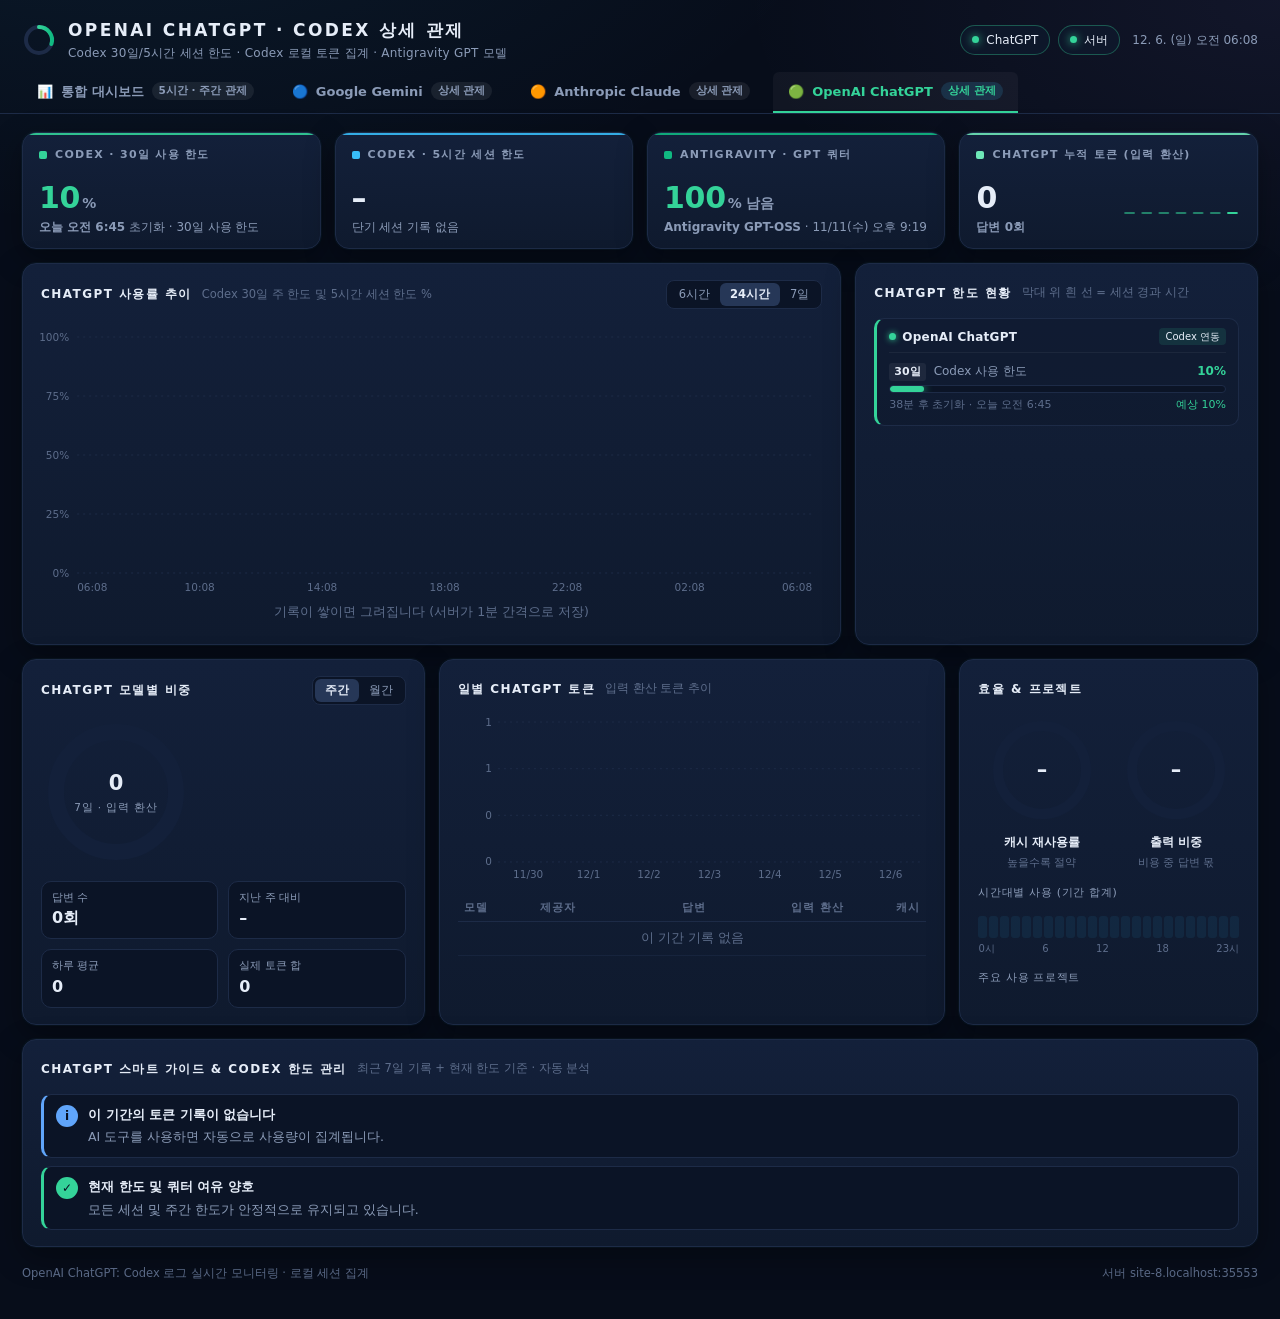
==== commit 256f7a69: "fix: remove remote modal popup completely for clean zero-friction mobile display" ====
--- a/chatgpt.html
+++ b/chatgpt.html
@@ -28,7 +28,6 @@
     </div>
     <div class="chips">
       <button type="button" class="btn-pwa" id="pwaInstallBtn" hidden title="PWA 앱 설치">📲 앱 설치</button>
-      <button type="button" class="btn-remote" id="remoteBtn" title="원격 동기화 설정"><span class="remote-status-dot" id="remoteDot"></span><span>원격 설정</span></button>
       <span class="chip" id="chipGpt" data-kind="wait"><span class="dot"></span><span>ChatGPT</span></span>
       <span class="chip" id="chipServer" data-kind="wait"><span class="dot"></span><span>서버</span></span>
       <span class="clock" id="clock"></span>
--- a/dashboard.css
+++ b/dashboard.css
@@ -24,6 +24,7 @@
 }
 
 * { box-sizing: border-box; }
+[hidden] { display: none !important; }
 html, body { margin: 0; }
 body {
   min-height: 100vh;
@@ -480,103 +481,6 @@
   color: #fff;
   transform: translateY(-1px);
 }
-.btn-remote {
-  display: inline-flex;
-  align-items: center;
-  gap: 5px;
-  background: var(--card);
-  border: 1px solid var(--border);
-  color: var(--muted);
-  padding: 5px 11px;
-  border-radius: 8px;
-  font-size: 12px;
-  cursor: pointer;
-  transition: all 0.2s;
-}
-.btn-remote:hover {
-  border-color: var(--gem);
-  color: var(--fg);
-}
-.remote-status-dot {
-  width: 7px;
-  height: 7px;
-  border-radius: 50%;
-  background: var(--dim);
-}
-.remote-status-dot.live { background: var(--ok); box-shadow: 0 0 6px var(--ok); }
-.remote-status-dot.snapshot { background: var(--gem); }
-
-/* ---------- 원격 설정 모달 ---------- */
-.modal-overlay {
-  position: fixed;
-  inset: 0;
-  background: rgba(4, 8, 17, 0.75);
-  backdrop-filter: blur(6px);
-  display: flex;
-  align-items: center;
-  justify-content: center;
-  z-index: 1000;
-  padding: 20px;
-}
-.modal-box {
-  background: var(--card);
-  border: 1px solid var(--border-h);
-  border-radius: 14px;
-  width: 100%;
-  max-width: 480px;
-  box-shadow: 0 20px 40px rgba(0, 0, 0, 0.6);
-  padding: 24px;
-  display: flex;
-  flex-direction: column;
-  gap: 16px;
-}
-.modal-head {
-  display: flex;
-  justify-content: space-between;
-  align-items: center;
-}
-.modal-head h3 {
-  font-size: 17px;
-  font-weight: 700;
-  color: #fff;
-  display: flex;
-  align-items: center;
-  gap: 8px;
-}
-.modal-close {
-  background: none;
-  border: none;
-  color: var(--muted);
-  font-size: 22px;
-  cursor: pointer;
-}
-.modal-body {
-  display: flex;
-  flex-direction: column;
-  gap: 14px;
-  font-size: 13px;
-  color: var(--muted);
-}
-.modal-body input {
-  width: 100%;
-  background: #060b17;
-  border: 1px solid var(--border);
-  border-radius: 8px;
-  padding: 10px 14px;
-  color: var(--fg);
-  font-family: inherit;
-  font-size: 13.5px;
-}
-.modal-body input:focus {
-  outline: none;
-  border-color: var(--gem);
-}
-.modal-foot {
-  display: flex;
-  justify-content: flex-end;
-  gap: 10px;
-  margin-top: 6px;
-}
 
 /* ---------- 알뜰 토큰 사용 지수 (Token Frugality Hub) ---------- */
 .frugal-card {
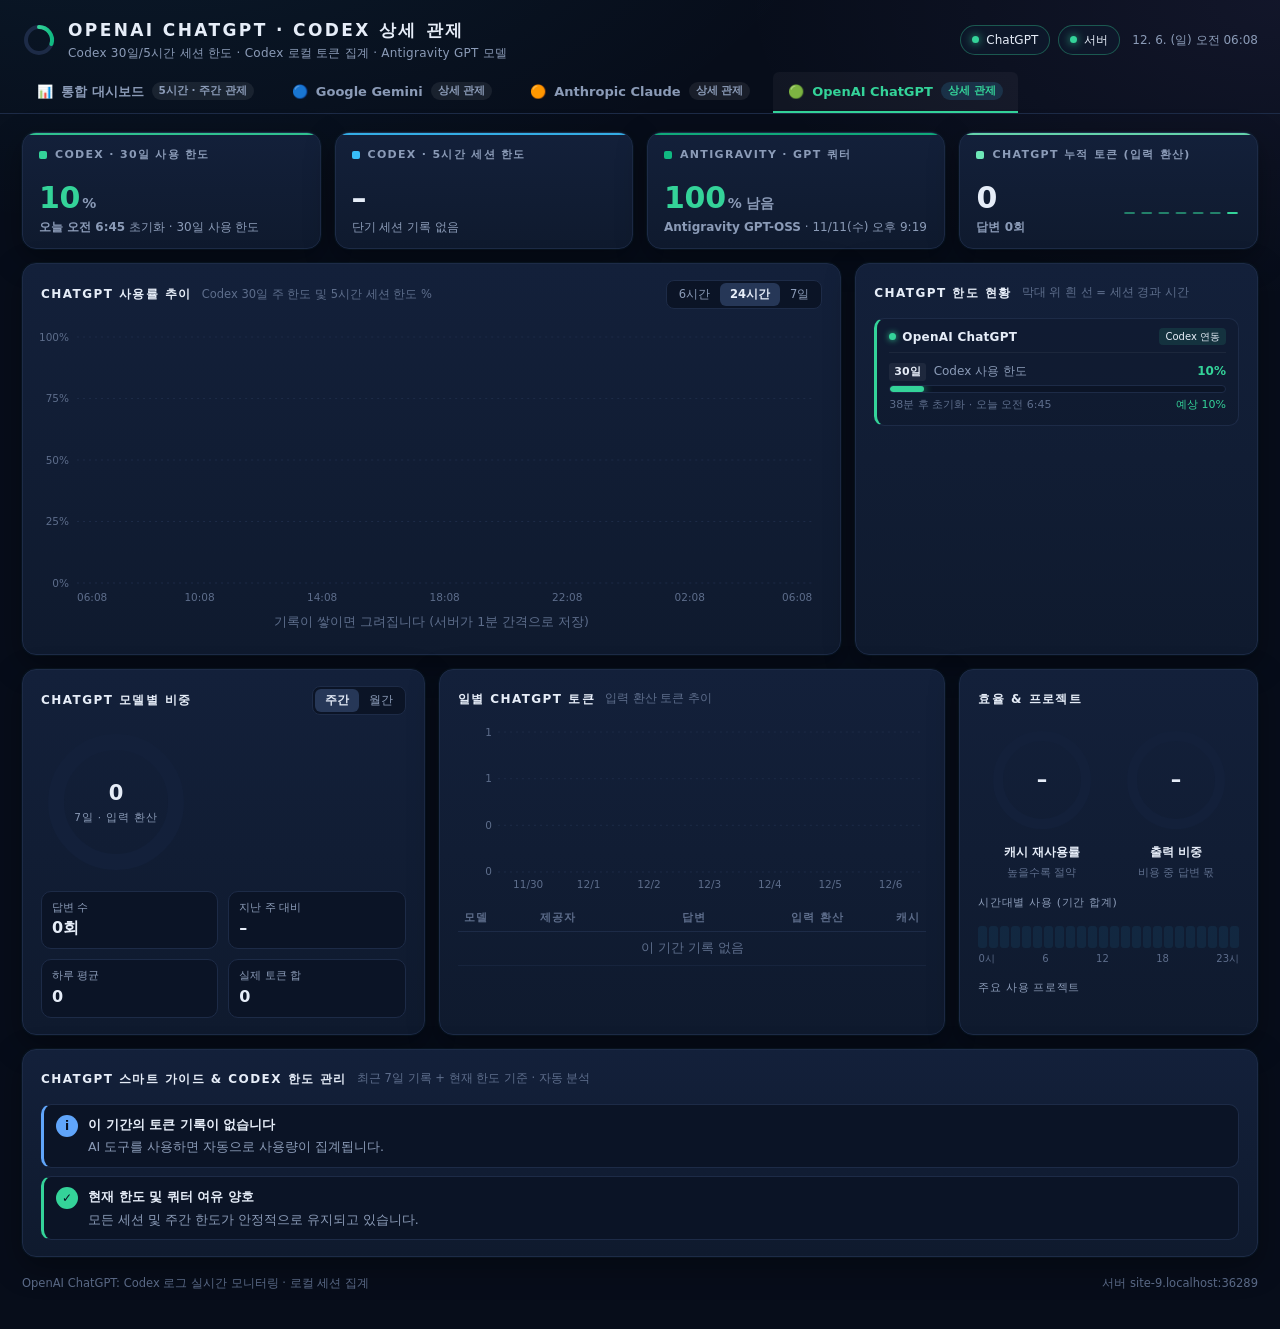
==== commit 716afb3a: "feat: make charts dynamically responsive to container and viewport sizes without empty space" ====
--- a/chatgpt.html
+++ b/chatgpt.html
@@ -65,7 +65,7 @@
     </section>
 
     <!-- 2행: ChatGPT 추이 + 한도 현황 -->
-    <section class="card span-8">
+    <section class="card span-8 trend-card">
       <div class="card-head">
         <h2>ChatGPT 사용률 추이</h2>
         <span class="hint">Codex 30일 주 한도 및 5시간 세션 한도 %</span>
--- a/dashboard.css
+++ b/dashboard.css
@@ -240,7 +240,27 @@
 /* ---------- 차트 공통 ---------- */
 .chart { position: relative; }
 .chart svg { display: block; width: 100%; height: 100%; overflow: visible; }
-.trend { height: 270px; }
+.card.trend-card {
+  display: flex;
+  flex-direction: column;
+  min-height: 320px;
+}
+.trend-card .card-head { flex: 0 0 auto; }
+.trend-card .legend { flex: 0 0 auto; }
+.trend-card .chart.trend {
+  flex: 1 1 auto;
+  min-height: 280px;
+  width: 100%;
+  height: 100%;
+  position: relative;
+}
+.trend-card .empty {
+  flex: 1;
+  display: flex;
+  align-items: center;
+  justify-content: center;
+}
+.trend { min-height: 280px; height: 100%; }
 .bars { height: 170px; }
 .grid-l { stroke: var(--line); stroke-width: 1; stroke-dasharray: 2 4; }
 .axis { fill: var(--faint); font-size: 10.5px; }
@@ -680,6 +700,11 @@
   .span-3 { grid-column: span 6; }
   .span-4, .span-5, .span-8 { grid-column: span 12; }
   .span-6 { grid-column: span 12; }
+  .card.trend-card { min-height: auto; }
+  .trend-card .chart.trend {
+    min-height: 250px;
+    height: clamp(250px, 36vh, 340px);
+  }
 }
 @media (max-width: 640px) {
   .top, main, .foot { padding-left: 14px; padding-right: 14px; }
@@ -689,8 +714,24 @@
   .kpi-value { font-size: 26px; }
   .card-head .hint { display: none; }
   .card-head { flex-wrap: wrap; }
-  .trend { height: 220px; }
+  .card.trend-card { min-height: auto; }
+  .trend-card .chart.trend {
+    min-height: 230px;
+    height: clamp(230px, 34vh, 300px);
+  }
+  .legend button {
+    padding: 3px 9px;
+    font-size: 11px;
+  }
   .nav-bar { gap: 6px; }
   .nav-tab { padding: 8px 10px; }
   .frugal-score-box { flex-direction: column; align-items: flex-start; }
 }
+
+@media (max-height: 500px) and (orientation: landscape) {
+  .card.trend-card { min-height: auto; }
+  .trend-card .chart.trend {
+    min-height: 180px;
+    height: clamp(180px, 55vh, 230px);
+  }
+}
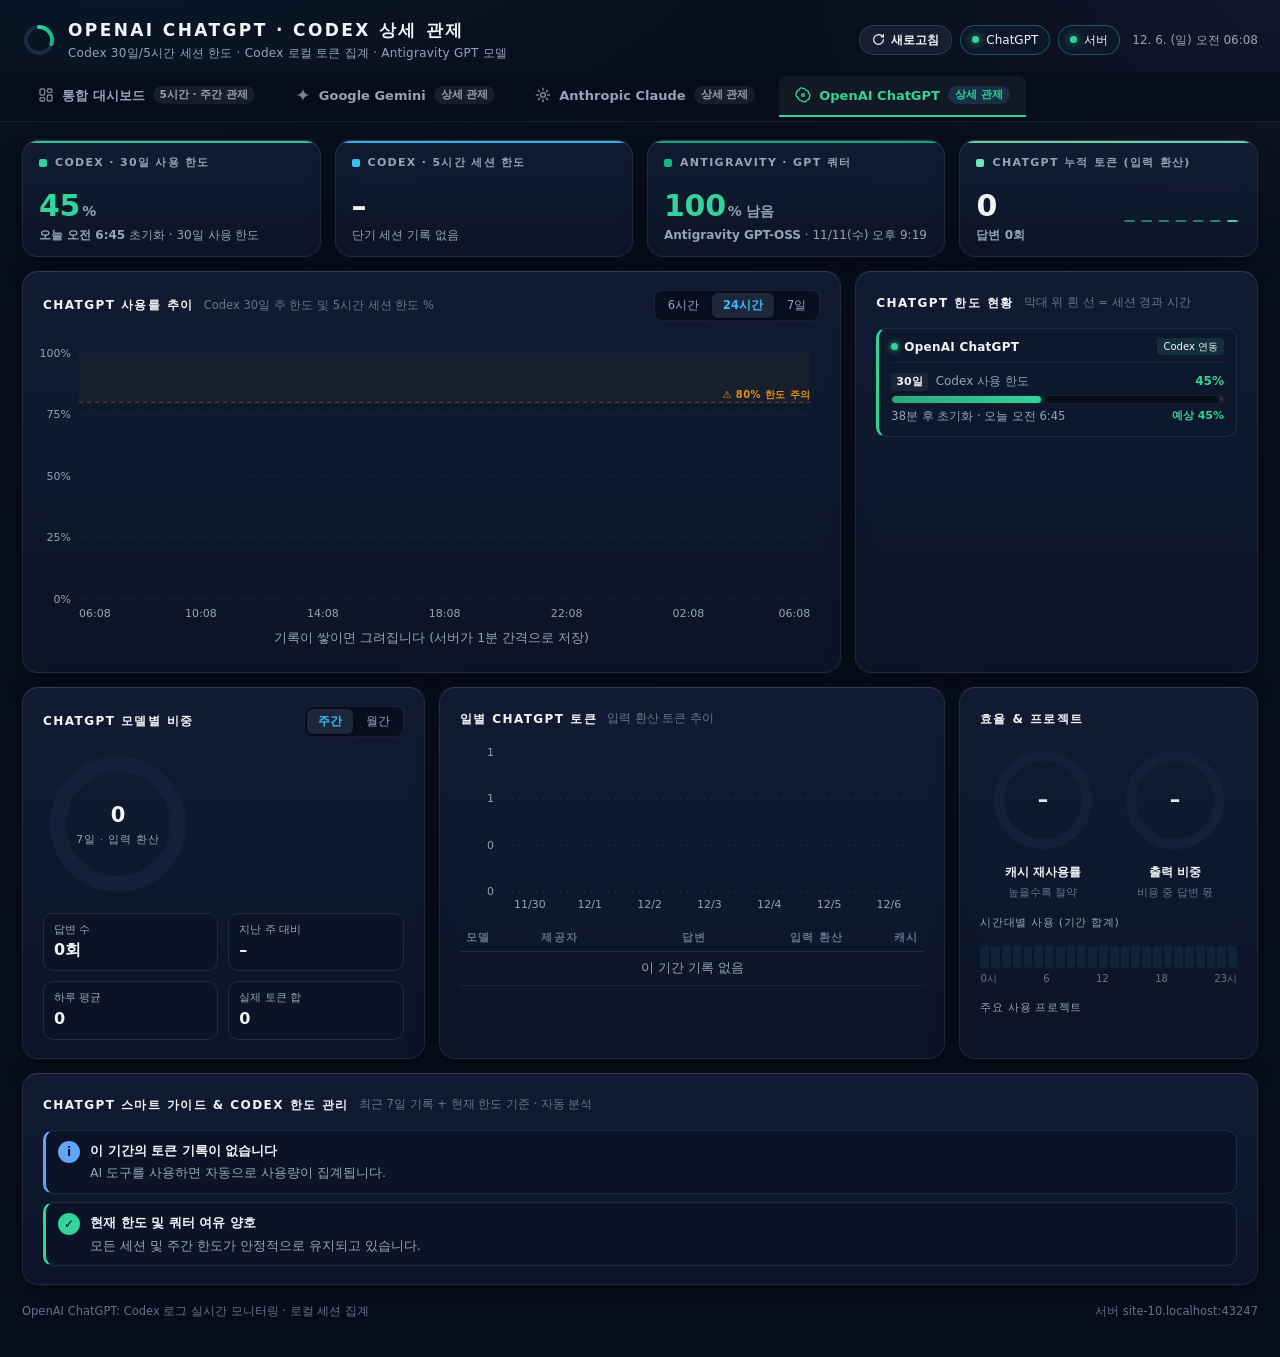
==== commit 92cf7632: "feat(ui/ux): apply ui-ux-pro-max design guidelines, vector icons, bento elevation, and instant refre" ====
--- a/chatgpt.html
+++ b/chatgpt.html
@@ -27,7 +27,14 @@
       </div>
     </div>
     <div class="chips">
-      <button type="button" class="btn-pwa" id="pwaInstallBtn" hidden title="PWA 앱 설치">📲 앱 설치</button>
+      <button type="button" class="btn-refresh" id="refreshBtn" title="실시간 데이터 즉시 새로고침" aria-label="새로고침">
+        <svg class="refresh-icon" viewBox="0 0 24 24" width="13" height="13" fill="none" stroke="currentColor" stroke-width="2.2" stroke-linecap="round" stroke-linejoin="round" aria-hidden="true"><path d="M21 12a9 9 0 1 1-9-9c2.52 0 4.85.83 6.72 2.24L21 7"/><path d="M21 3v4h-4"/></svg>
+        <span>새로고침</span>
+      </button>
+      <button type="button" class="btn-pwa" id="pwaInstallBtn" hidden title="휴대폰 및 PC 홈 화면에 PWA 앱으로 설치">
+        <svg class="btn-icon" viewBox="0 0 24 24" width="14" height="14" fill="none" stroke="currentColor" stroke-width="2" stroke-linecap="round" stroke-linejoin="round" aria-hidden="true"><rect width="14" height="20" x="5" y="2" rx="2" ry="2"/><path d="M12 18h.01"/><path d="m9 10 3 3 3-3"/><path d="M12 6v7"/></svg>
+        <span>앱 설치</span>
+      </button>
       <span class="chip" id="chipGpt" data-kind="wait"><span class="dot"></span><span>ChatGPT</span></span>
       <span class="chip" id="chipServer" data-kind="wait"><span class="dot"></span><span>서버</span></span>
       <span class="clock" id="clock"></span>
@@ -35,10 +42,26 @@
   </header>
 
   <nav class="nav-bar">
-    <a href="index.html" class="nav-tab" style="--tab-c: var(--violet)"><span class="tab-icon">📊</span><span class="tab-title">통합 대시보드</span><span class="tab-badge">5시간 · 주간 관제</span></a>
-    <a href="gemini.html" class="nav-tab" style="--tab-c: var(--gem)"><span class="tab-icon">🔵</span><span class="tab-title">Google Gemini</span><span class="tab-badge">상세 관제</span></a>
-    <a href="claude.html" class="nav-tab" style="--tab-c: var(--claude)"><span class="tab-icon">🟠</span><span class="tab-title">Anthropic Claude</span><span class="tab-badge">상세 관제</span></a>
-    <a href="chatgpt.html" class="nav-tab active" style="--tab-c: var(--gpt)"><span class="tab-icon">🟢</span><span class="tab-title">OpenAI ChatGPT</span><span class="tab-badge">상세 관제</span></a>
+    <a href="index.html" class="nav-tab" style="--tab-c: var(--violet)">
+      <svg class="tab-svg" viewBox="0 0 24 24" fill="none" stroke="currentColor" stroke-width="2" stroke-linecap="round" stroke-linejoin="round" aria-hidden="true"><rect width="7" height="9" x="3" y="3" rx="1.5"/><rect width="7" height="5" x="14" y="3" rx="1.5"/><rect width="7" height="9" x="14" y="12" rx="1.5"/><rect width="7" height="5" x="3" y="16" rx="1.5"/></svg>
+      <span class="tab-title">통합 대시보드</span>
+      <span class="tab-badge">5시간 · 주간 관제</span>
+    </a>
+    <a href="gemini.html" class="nav-tab" style="--tab-c: var(--gem)">
+      <svg class="tab-svg" viewBox="0 0 24 24" fill="currentColor" aria-hidden="true"><path d="M12 2C12 7.5 7.5 12 2 12C7.5 12 12 16.5 12 22C12 16.5 16.5 12 22 12C16.5 12 12 7.5 12 2Z"/></svg>
+      <span class="tab-title">Google Gemini</span>
+      <span class="tab-badge">상세 관제</span>
+    </a>
+    <a href="claude.html" class="nav-tab" style="--tab-c: var(--claude)">
+      <svg class="tab-svg" viewBox="0 0 24 24" fill="none" stroke="currentColor" stroke-width="2.2" stroke-linecap="round" stroke-linejoin="round" aria-hidden="true"><circle cx="12" cy="12" r="3.5"/><path d="M12 2v3m0 14v3M2 12h3m14 0h3m-3.1-6.9-2.1 2.1m-9.8 9.8-2.1 2.1m0-14 2.1 2.1m9.8 9.8 2.1 2.1"/></svg>
+      <span class="tab-title">Anthropic Claude</span>
+      <span class="tab-badge">상세 관제</span>
+    </a>
+    <a href="chatgpt.html" class="nav-tab active" style="--tab-c: var(--gpt)">
+      <svg class="tab-svg" viewBox="0 0 24 24" fill="none" stroke="currentColor" stroke-width="2" stroke-linecap="round" stroke-linejoin="round" aria-hidden="true"><path d="M12 2a4 4 0 0 1 3.8 2.7 4 4 0 0 1 4.5 4.5A4 4 0 0 1 21.6 15a4 4 0 0 1-3.6 4.3 4 4 0 0 1-4.8 2.6A4 4 0 0 1 9.4 20a4 4 0 0 1-4.5-4.5A4 4 0 0 1 2.4 9a4 4 0 0 1 3.6-4.3A4 4 0 0 1 12 2z"/><circle cx="12" cy="12" r="2"/></svg>
+      <span class="tab-title">OpenAI ChatGPT</span>
+      <span class="tab-badge">상세 관제</span>
+    </a>
   </nav>
 
   <main>
--- a/dashboard.css
+++ b/dashboard.css
@@ -6,9 +6,9 @@
   --card2: #13203a;
   --line: #1d2b47;
   --line2: #263757;
-  --text: #e6edf8;
-  --sub: #8b9bb7;
-  --faint: #5d6d8b;
+  --text: #f1f5f9;
+  --sub: #94a3b8;
+  --faint: #64748b;
   --claude: #f59e0b;
   --claude2: #fbbf24;
   --gpt: #34d399;
@@ -57,6 +57,42 @@
 .brand h1 { margin: 0; font-size: 17px; font-weight: 700; letter-spacing: .14em; text-transform: uppercase; }
 .brand p { margin: 0; font-size: 12px; color: var(--sub); letter-spacing: .02em; }
 .chips { display: flex; gap: 8px; flex-wrap: wrap; align-items: center; }
+.btn-refresh, .btn-pwa {
+  display: inline-flex;
+  align-items: center;
+  gap: 6px;
+  padding: 5px 12px;
+  border-radius: 999px;
+  border: 1px solid rgba(255, 255, 255, 0.12);
+  background: rgba(30, 41, 59, 0.65);
+  font-size: 12px;
+  font-weight: 600;
+  color: var(--text);
+  cursor: pointer;
+  transition: all 0.2s cubic-bezier(0.16, 1, 0.3, 1);
+  white-space: nowrap;
+  touch-action: manipulation;
+}
+.btn-refresh:hover, .btn-pwa:hover {
+  background: rgba(56, 189, 248, 0.15);
+  border-color: rgba(56, 189, 248, 0.35);
+  color: #38bdf8;
+  transform: translateY(-1px);
+}
+.btn-refresh:active, .btn-pwa:active {
+  transform: scale(0.96);
+}
+.btn-refresh .refresh-icon, .btn-pwa .btn-icon {
+  flex: none;
+  transition: transform 0.4s ease;
+}
+.refresh-icon.spinning {
+  animation: spin 0.7s cubic-bezier(0.4, 0, 0.2, 1) infinite;
+}
+@keyframes spin {
+  from { transform: rotate(0deg); }
+  to { transform: rotate(360deg); }
+}
 .chip {
   display: inline-flex;
   align-items: center;
@@ -69,9 +105,18 @@
   color: var(--sub);
   white-space: nowrap;
 }
-.chip .dot { width: 7px; height: 7px; border-radius: 50%; background: var(--faint); }
+.chip .dot { width: 7px; height: 7px; border-radius: 50%; background: var(--faint); transition: transform 0.2s; }
 .chip[data-kind="live"] { color: var(--text); border-color: rgba(52, 211, 153, .35); }
-.chip[data-kind="live"] .dot { background: var(--good); box-shadow: 0 0 8px var(--good); }
+.chip[data-kind="live"] .dot {
+  background: var(--good);
+  box-shadow: 0 0 8px var(--good);
+  animation: livePulse 2.4s cubic-bezier(0.4, 0, 0.6, 1) infinite;
+}
+@keyframes livePulse {
+  0% { transform: scale(0.9); box-shadow: 0 0 0 0 rgba(52, 211, 153, 0.7); }
+  70% { transform: scale(1.2); box-shadow: 0 0 0 6px rgba(52, 211, 153, 0); }
+  100% { transform: scale(0.9); box-shadow: 0 0 0 0 rgba(52, 211, 153, 0); }
+}
 .chip[data-kind="stale"] .dot, .chip[data-kind="wait"] .dot { background: var(--warn); }
 .chip[data-kind="off"] { color: var(--bad); border-color: rgba(251, 113, 133, .4); }
 .chip[data-kind="off"] .dot { background: var(--bad); }
@@ -81,37 +126,64 @@
 .nav-bar {
   max-width: 1480px;
   margin: 0 auto 12px;
-  padding: 0 22px;
+  padding: 4px 22px;
+  padding-top: max(4px, env(safe-area-inset-top));
   display: flex;
   gap: 8px;
-  border-bottom: 1px solid var(--line);
+  border-bottom: 1px solid rgba(255, 255, 255, 0.08);
   overflow-x: auto;
   scrollbar-width: none;
+  position: sticky;
+  top: 0;
+  z-index: 50;
+  background: rgba(7, 13, 26, 0.94);
+  backdrop-filter: blur(14px);
+  -webkit-backdrop-filter: blur(14px);
+  -webkit-overflow-scrolling: touch;
 }
 .nav-bar::-webkit-scrollbar { display: none; }
 .nav-tab {
   display: inline-flex;
   align-items: center;
   gap: 8px;
-  padding: 10px 15px;
+  padding: 10px 16px;
   text-decoration: none;
   color: var(--sub);
   font-size: 13px;
   font-weight: 600;
   border-bottom: 2px solid transparent;
-  transition: all .2s;
+  transition: all .2s cubic-bezier(0.16, 1, 0.3, 1);
   white-space: nowrap;
+  touch-action: manipulation;
+  border-radius: 8px 8px 0 0;
 }
 .nav-tab:hover {
   color: var(--text);
   border-bottom-color: var(--line2);
-  background: rgba(255, 255, 255, .02);
+  background: rgba(255, 255, 255, .03);
+}
+.nav-tab:active {
+  transform: scale(0.97);
 }
 .nav-tab.active {
   color: var(--tab-c, var(--gem));
   border-bottom-color: var(--tab-c, var(--gem));
-  background: rgba(255, 255, 255, .04);
-  border-radius: 6px 6px 0 0;
+  background: rgba(255, 255, 255, .05);
+}
+.nav-tab .tab-svg {
+  width: 16px;
+  height: 16px;
+  flex: none;
+  opacity: 0.8;
+  transition: opacity 0.2s, transform 0.2s;
+}
+.nav-tab:hover .tab-svg {
+  opacity: 1;
+  transform: translateY(-1px);
+}
+.nav-tab.active .tab-svg {
+  opacity: 1;
+  color: var(--tab-c, var(--gem));
 }
 .nav-tab .tab-icon { font-size: 13px; }
 .nav-tab .tab-title { font-weight: 700; }
@@ -165,12 +237,20 @@
 
 .card {
   position: relative;
-  background: linear-gradient(180deg, var(--card2), var(--card));
-  border: 1px solid var(--line);
-  border-radius: 14px;
-  padding: 16px 18px;
-  box-shadow: var(--glow);
+  background: linear-gradient(180deg, rgba(19, 32, 58, 0.78) 0%, rgba(13, 22, 40, 0.88) 100%);
+  backdrop-filter: blur(12px);
+  -webkit-backdrop-filter: blur(12px);
+  border: 1px solid rgba(255, 255, 255, 0.08);
+  border-top: 1px solid rgba(255, 255, 255, 0.16);
+  border-radius: 16px;
+  padding: 18px 20px;
+  box-shadow: 0 10px 30px -10px rgba(0, 0, 0, 0.5), 0 0 0 1px rgba(255, 255, 255, 0.02);
   min-width: 0;
+  transition: border-color 0.2s cubic-bezier(0.16, 1, 0.3, 1), box-shadow 0.2s cubic-bezier(0.16, 1, 0.3, 1);
+}
+.card:hover {
+  border-color: rgba(255, 255, 255, 0.14);
+  box-shadow: 0 14px 36px -10px rgba(0, 0, 0, 0.6), 0 0 16px -4px rgba(56, 189, 248, 0.1);
 }
 .card-head { display: flex; align-items: center; gap: 10px; margin-bottom: 12px; min-height: 26px; }
 .card-head h2 {
@@ -210,32 +290,87 @@
 .lv-bad { color: var(--bad); }
 
 /* ---------- 세그먼트 / 범례 ---------- */
-.seg { display: inline-flex; background: var(--bg2); border: 1px solid var(--line); border-radius: 8px; padding: 2px; }
+.seg {
+  display: inline-flex;
+  background: rgba(6, 11, 23, 0.7);
+  border: 1px solid rgba(255, 255, 255, 0.08);
+  border-radius: 8px;
+  padding: 2px;
+  gap: 2px;
+}
 .seg button {
   border: 0;
   background: transparent;
   color: var(--sub);
   font-size: 11.5px;
-  padding: 3px 10px;
+  font-weight: 500;
+  padding: 4px 11px;
   border-radius: 6px;
   cursor: pointer;
-}
-.seg button[aria-selected="true"] { background: var(--line2); color: var(--text); font-weight: 600; }
-.legend { display: flex; flex-wrap: wrap; gap: 6px; margin: -2px 0 8px; }
+  transition: all .15s cubic-bezier(0.16, 1, 0.3, 1);
+  touch-action: manipulation;
+  user-select: none;
+  -webkit-user-select: none;
+}
+.seg button:hover {
+  color: var(--text);
+  background: rgba(255, 255, 255, 0.04);
+}
+.seg button:active {
+  transform: scale(0.96);
+}
+.seg button[aria-selected="true"] {
+  background: rgba(30, 41, 59, 0.95);
+  color: #38bdf8;
+  font-weight: 700;
+  box-shadow: 0 1px 4px rgba(0, 0, 0, 0.4);
+}
+.legend {
+  display: flex;
+  flex-wrap: wrap;
+  gap: 6px;
+  margin: 0 0 10px;
+}
 .legend button {
   display: inline-flex;
   align-items: center;
   gap: 6px;
-  border: 1px solid var(--line);
-  background: var(--bg2);
+  border: 1px solid rgba(255, 255, 255, 0.08);
+  background: rgba(11, 20, 38, 0.55);
   border-radius: 999px;
   font-size: 11.5px;
-  color: var(--sub);
-  padding: 2px 10px;
+  font-weight: 500;
+  color: #cbd5e1;
+  padding: 4px 11px;
   cursor: pointer;
-}
-.legend button i { width: 10px; height: 3px; border-radius: 2px; background: var(--c); box-shadow: 0 0 6px var(--c); }
-.legend button[aria-pressed="false"] { opacity: .4; }
+  transition: all .2s cubic-bezier(0.16, 1, 0.3, 1);
+  user-select: none;
+  -webkit-user-select: none;
+  touch-action: manipulation;
+}
+.legend button:hover {
+  border-color: var(--c);
+  background: rgba(255, 255, 255, 0.06);
+  color: #ffffff;
+  transform: translateY(-1px);
+}
+.legend button:active {
+  transform: scale(0.96);
+}
+.legend button i {
+  width: 8px;
+  height: 8px;
+  border-radius: 50%;
+  background: var(--c);
+  box-shadow: 0 0 7px var(--c);
+  flex: none;
+}
+.legend button[aria-pressed="false"] {
+  opacity: .35;
+  border-color: transparent;
+  background: rgba(15, 23, 42, 0.25);
+  text-decoration: line-through;
+}
 
 /* ---------- 차트 공통 ---------- */
 .chart { position: relative; }
@@ -262,26 +397,64 @@
 }
 .trend { min-height: 280px; height: 100%; }
 .bars { height: 170px; }
-.grid-l { stroke: var(--line); stroke-width: 1; stroke-dasharray: 2 4; }
-.axis { fill: var(--faint); font-size: 10.5px; }
-.cursor { stroke: var(--sub); stroke-dasharray: 3 3; opacity: .7; }
+.grid-l { stroke: rgba(255, 255, 255, 0.08); stroke-width: 1; stroke-dasharray: 2 4; }
+.grid-warn { stroke: rgba(245, 158, 11, 0.4); stroke-width: 1; stroke-dasharray: 4 4; }
+.axis-warn { fill: rgba(245, 158, 11, 0.9); font-size: 10px; font-weight: 600; letter-spacing: 0.04em; }
+.axis { fill: #94a3b8; font-size: 11px; font-weight: 500; font-variant-numeric: tabular-nums; }
+.cursor { stroke: #cbd5e1; stroke-width: 1.2; stroke-dasharray: 3 3; opacity: .85; }
 .tip {
   position: absolute;
-  top: 6px;
+  top: 8px;
   pointer-events: none;
-  background: rgba(7, 13, 26, .94);
-  border: 1px solid var(--line2);
-  border-radius: 8px;
-  padding: 7px 10px;
+  background: rgba(11, 20, 38, 0.94);
+  backdrop-filter: blur(12px);
+  -webkit-backdrop-filter: blur(12px);
+  border: 1px solid rgba(255, 255, 255, 0.12);
+  border-radius: 10px;
+  padding: 8px 12px;
   font-size: 11.5px;
   white-space: nowrap;
-  z-index: 3;
-  box-shadow: 0 8px 24px rgba(0, 0, 0, .5);
-}
-.tip b { display: block; font-weight: 600; margin-bottom: 3px; color: var(--sub); }
-.tip div { display: flex; align-items: center; gap: 6px; }
-.tip i { width: 8px; height: 8px; border-radius: 50%; background: var(--c); }
-.empty { margin: 0; text-align: center; color: var(--faint); font-size: 12.5px; padding: 6px 0; }
+  z-index: 10;
+  box-shadow: 0 12px 30px rgba(0, 0, 0, 0.65), 0 0 0 1px rgba(56, 189, 248, 0.1);
+  min-width: 160px;
+}
+.tip b {
+  display: block;
+  font-weight: 700;
+  font-size: 11.5px;
+  margin-bottom: 5px;
+  color: #94a3b8;
+  border-bottom: 1px solid rgba(255, 255, 255, 0.07);
+  padding-bottom: 4px;
+}
+.tip div {
+  display: flex;
+  align-items: center;
+  gap: 8px;
+  margin-top: 3.5px;
+}
+.tip .tip-dot {
+  width: 7px;
+  height: 7px;
+  border-radius: 50%;
+  background: var(--c);
+  box-shadow: 0 0 6px var(--c);
+  flex: none;
+}
+.tip .tip-name {
+  color: #e2e8f0;
+  font-size: 11.5px;
+  white-space: nowrap;
+}
+.tip .tip-val {
+  font-weight: 700;
+  font-variant-numeric: tabular-nums;
+  margin-left: auto;
+  padding-left: 12px;
+  color: #ffffff;
+  font-size: 12px;
+}
+.empty { margin: 0; text-align: center; color: var(--sub); font-size: 12.5px; padding: 6px 0; }
 
 /* ---------- 한도 현황 (회사별 모듈화) ---------- */
 .seg-sm button { padding: 3px 8px; font-size: 11px; }
@@ -338,12 +511,64 @@
 .lim-top .who { font-weight: 600; font-size: 11px; padding: 1px 5px; border-radius: 3px; background: rgba(255, 255, 255, .06); }
 .lim-top .what { color: var(--sub); flex: 1; min-width: 0; overflow: hidden; text-overflow: ellipsis; white-space: nowrap; }
 .lim-top .pct { font-variant-numeric: tabular-nums; font-weight: 700; }
-.lim-bar { position: relative; height: 8px; border-radius: 4px; background: var(--bg2); border: 1px solid var(--line); overflow: hidden; }
-.lim-bar i { position: absolute; inset: 0 auto 0 0; border-radius: 4px; background: var(--c); box-shadow: 0 0 10px var(--c); transition: width .7s; }
-.lim-bar s { position: absolute; top: -2px; bottom: -2px; width: 2px; background: var(--text); opacity: .55; text-decoration: none; }
-.lim-meta { display: flex; justify-content: space-between; gap: 8px; font-size: 11px; color: var(--faint); }
-.lim-meta .pace { text-align: right; }
-.group-title { font-size: 10.5px; letter-spacing: .14em; text-transform: uppercase; color: var(--faint); margin: 4px 0 -4px; }
+.lim-bar {
+  position: relative;
+  height: 9px;
+  border-radius: 999px;
+  background: rgba(6, 11, 23, 0.85);
+  border: 1px solid rgba(255, 255, 255, 0.08);
+  overflow: hidden;
+}
+.lim-bar i {
+  position: absolute;
+  inset: 0 auto 0 0;
+  border-radius: 999px;
+  background: linear-gradient(90deg, color-mix(in srgb, var(--c) 80%, #000), var(--c));
+  box-shadow: 0 0 10px var(--c);
+  transition: width .7s cubic-bezier(0.16, 1, 0.3, 1);
+}
+.lim-bar s {
+  position: absolute;
+  top: -2px;
+  bottom: -2px;
+  width: 2.5px;
+  border-radius: 1px;
+  background: #ffffff;
+  box-shadow: 0 0 6px rgba(255, 255, 255, 0.95);
+  opacity: .95;
+  text-decoration: none;
+  z-index: 2;
+}
+.lim-meta {
+  display: flex;
+  justify-content: space-between;
+  align-items: center;
+  gap: 8px;
+  font-size: 11.5px;
+  color: var(--sub);
+}
+.lim-meta .reset { color: #94a3b8; }
+.lim-meta .pace {
+  text-align: right;
+  font-weight: 600;
+  font-size: 11px;
+}
+.lim-meta .pace.lv-bad {
+  color: #f87171;
+  background: rgba(248, 113, 113, 0.12);
+  padding: 1px 6px;
+  border-radius: 4px;
+}
+.lim-meta .pace.lv-warn {
+  color: #fbbf24;
+  background: rgba(251, 191, 36, 0.12);
+  padding: 1px 6px;
+  border-radius: 4px;
+}
+.lim-meta .pace.lv-ok {
+  color: #34d399;
+}
+.group-title { font-size: 10.5px; letter-spacing: .14em; text-transform: uppercase; color: var(--sub); margin: 4px 0 -4px; }
 
 /* ---------- 토큰 분석 ---------- */
 .donut-wrap { display: flex; gap: 16px; align-items: center; }
@@ -615,9 +840,18 @@
 .f-bar-lbl {
   display: flex;
   justify-content: space-between;
+  align-items: center;
   font-size: 12px;
 }
-.f-bar-lbl span { color: var(--muted); }
+.f-bar-lbl .f-bar-title {
+  display: inline-flex;
+  align-items: center;
+  gap: 6px;
+  color: var(--sub);
+}
+.f-bar-lbl .f-lbl-icon {
+  flex: none;
+}
 .f-bar-lbl b { color: #fff; }
 .f-track {
   height: 6px;
@@ -693,6 +927,12 @@
   font-size: 10.5px;
   background: rgba(129, 140, 248, 0.15);
   color: #a78bfa;
+}
+
+/* 숫자 표시 시 글자 폭 고정 (자간 떨림 방지) */
+.kpi-value, .pct, .clock, .stat b, .f-bar-lbl b, .frugal-pill b, .tbl .num, .vault-table td.strong, .frugal-score-num, .axis {
+  font-variant-numeric: tabular-nums;
+  font-feature-settings: "tnum" 1;
 }
 
 /* ---------- 반응형 ---------- */
@@ -708,6 +948,7 @@
 }
 @media (max-width: 640px) {
   .top, main, .foot { padding-left: 14px; padding-right: 14px; }
+  .foot { padding-bottom: max(20px, env(safe-area-inset-bottom)); }
   .span-3 { grid-column: span 12; }
   .donut-wrap { flex-direction: column; align-items: stretch; }
   .donut { margin: 0 auto; }
@@ -720,11 +961,22 @@
     height: clamp(230px, 34vh, 300px);
   }
   .legend button {
-    padding: 3px 9px;
-    font-size: 11px;
+    padding: 6px 12px;
+    font-size: 12px;
+    min-height: 36px;
   }
-  .nav-bar { gap: 6px; }
-  .nav-tab { padding: 8px 10px; }
+  .seg button {
+    padding: 6px 12px;
+    font-size: 12px;
+    min-height: 36px;
+  }
+  .btn-refresh, .btn-pwa {
+    min-height: 36px;
+    padding: 6px 13px;
+    font-size: 12px;
+  }
+  .nav-bar { gap: 6px; padding: 4px 12px; }
+  .nav-tab { padding: 10px 14px; min-height: 44px; }
   .frugal-score-box { flex-direction: column; align-items: flex-start; }
 }
 
